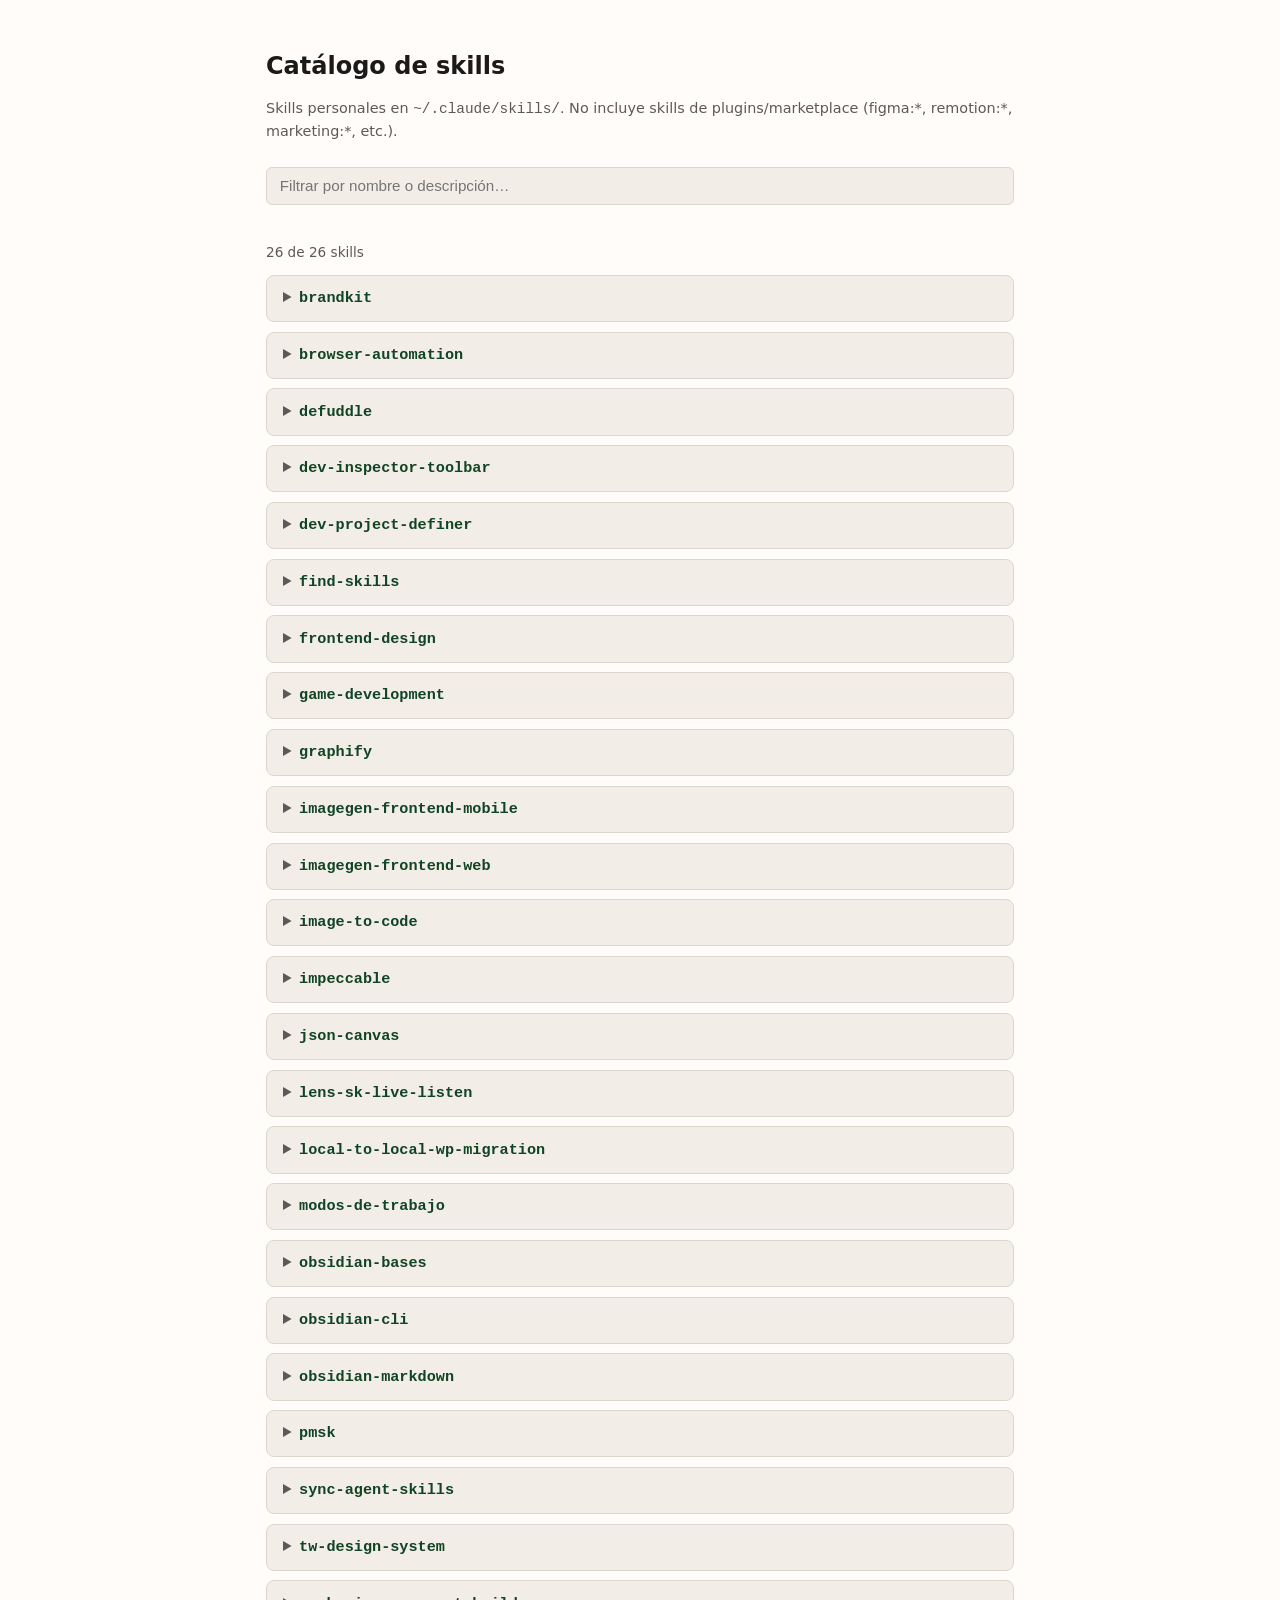
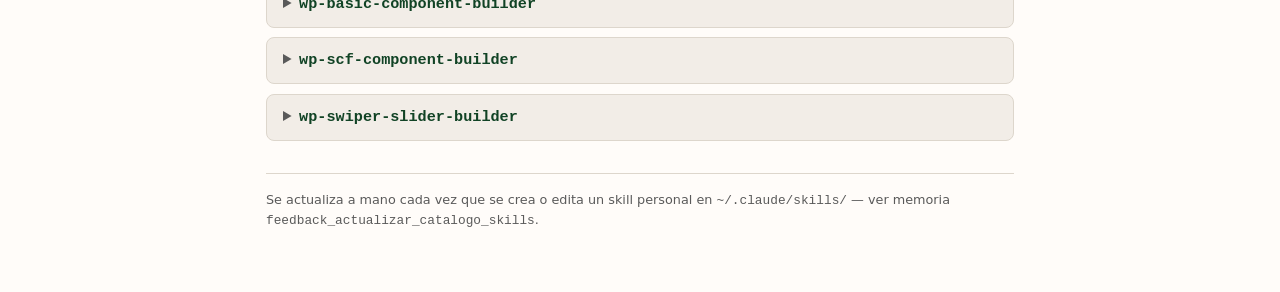
==== index.html @ 39f1eb9f "Add code patterns documentation for WP Swiper Slider Builder - Introduced a new markdown file detail" ====
<!DOCTYPE html>
<html lang="es">
<head>
<meta charset="UTF-8">
<meta name="viewport" content="width=device-width, initial-scale=1">
<title>Catálogo de skills — ELAN-SK</title>
<style>
  :root {
    --bg: #FFFCF9;
    --surface: #F2EDE7;
    --text: #1a1a1a;
    --text-muted: #5a5a5a;
    --border: #ddd6cc;
    --accent: #114325;
  }
  @media (prefers-color-scheme: dark) {
    :root {
      --bg: #14140f;
      --surface: #1f1f18;
      --text: #f2ede7;
      --text-muted: #a8a196;
      --border: #35342a;
      --accent: #8fc98f;
    }
  }
  * { box-sizing: border-box; }
  body {
    margin: 0;
    background: var(--bg);
    color: var(--text);
    font-family: ui-sans-serif, system-ui, -apple-system, "Segoe UI", sans-serif;
    line-height: 1.5;
  }
  main {
    max-width: 780px;
    margin: 0 auto;
    padding: 2rem 1rem 4rem;
  }
  h1 {
    font-size: 1.5rem;
    margin-bottom: 0.25rem;
  }
  .subtitle {
    color: var(--text-muted);
    font-size: 0.9rem;
    margin-bottom: 1.5rem;
  }
  input[type="search"] {
    width: 100%;
    padding: 0.6rem 0.8rem;
    font-size: 0.95rem;
    border: 1px solid var(--border);
    border-radius: 6px;
    background: var(--surface);
    color: var(--text);
    margin-bottom: 1.5rem;
  }
  #count {
    font-size: 0.85rem;
    color: var(--text-muted);
    margin-bottom: 0.75rem;
  }
  details {
    background: var(--surface);
    border: 1px solid var(--border);
    border-radius: 8px;
    margin-bottom: 0.6rem;
    padding: 0.7rem 1rem;
  }
  details[open] { padding-bottom: 1rem; }
  summary {
    cursor: pointer;
    font-weight: 600;
    font-family: ui-monospace, SFMono-Regular, Menlo, Consolas, monospace;
    font-size: 0.95rem;
    color: var(--accent);
  }
  summary::marker { color: var(--text-muted); }
  .desc {
    margin: 0.6rem 0 0;
    font-size: 0.9rem;
    color: var(--text);
    white-space: pre-wrap;
  }
  .skill[hidden] { display: none; }
  footer {
    margin-top: 2rem;
    font-size: 0.8rem;
    color: var(--text-muted);
    border-top: 1px solid var(--border);
    padding-top: 1rem;
  }
</style>
</head>
<body>
<main>
  <h1>Catálogo de skills</h1>
  <p class="subtitle">Skills personales en <code>~/.claude/skills/</code>. No incluye skills de plugins/marketplace (figma:*, remotion:*, marketing:*, etc.).</p>
  <input type="search" id="filter" placeholder="Filtrar por nombre o descripción…">
  <p id="count"></p>
  <div id="list">

    <details class="skill">
      <summary>brandkit</summary>
      <p class="desc">Skill de generación de imágenes para brand kits premium: guías de marca, sistemas de logo, decks de identidad y presentaciones de mundo visual. Estilos minimalista, cinematográfico, editorial, dark-tech, lujo, cultural, seguridad, gaming, developer-tool y consumer-app.</p>
    </details>

    <details class="skill">
      <summary>browser-automation</summary>
      <p class="desc">Carga una página en un navegador headless y reporta qué pasó de verdad: errores de consola, requests de red fallidos, título de página, aserciones de DOM opcionales o una captura. Para verificar trabajo propio en vez de pedirle al usuario que mire la pantalla.</p>
    </details>

    <details class="skill">
      <summary>defuddle</summary>
      <p class="desc">Extrae contenido markdown limpio de páginas web con Defuddle CLI, sacando navegación y ruido para ahorrar tokens. Reemplaza a WebFetch cuando el usuario da una URL para leer/analizar (documentación, artículos, blogs). No usar en URLs que ya terminan en .md.</p>
    </details>

    <details class="skill">
      <summary>dev-inspector-toolbar</summary>
      <p class="desc">Inyecta y mantiene Lens-SK, una toolbar flotante de depuración visual para páginas web: seleccionar elementos, copiar clases, ver estructura HTML, capturar componentes, depurar estilos/layout/a11y, Asistencia IA con capturas.</p>
    </details>

    <details class="skill">
      <summary>dev-project-definer</summary>
      <p class="desc">Asistente para DEFINIR proyectos de software antes de escribir código: estudio de viabilidad, requerimientos, análisis de mercado, diagramas de arquitectura y tracker HTML con guías por sprint. Cubre proyecto Nuevo/Heredado/Continuación, Unipersonal/Equipo, y modos Aprendizaje/Desarrollo/Prototipo. Integra Google Calendar y Drive.</p>
    </details>

    <details class="skill">
      <summary>find-skills</summary>
      <p class="desc">Ayuda a descubrir e instalar skills nuevos cuando el usuario pregunta "cómo hago X" o busca una funcionalidad que podría existir como skill instalable.</p>
    </details>

    <details class="skill">
      <summary>frontend-design</summary>
      <p class="desc">Guía para dirección visual distintiva e intencional al construir o rediseñar UI: ayuda con dirección estética, tipografía, y decisiones que no se sientan como default genérico de plantilla.</p>
    </details>

    <details class="skill">
      <summary>game-development</summary>
      <p class="desc">Corre el juego y lo mira en vez de solo leer el código o preguntarle al usuario qué pasó. Para cuando un juego/mod crashea, no carga, renderiza mal, o hay que arrancarlo desde terminal.</p>
    </details>

    <details class="skill">
      <summary>graphify</summary>
      <p class="desc">Convierte cualquier input (código, docs, papers, imágenes, videos) en un grafo de conocimiento persistente con god nodes, detección de comunidades y herramientas de query/path/explain. Tratar como consulta prioritaria cuando existe graphify-out/.</p>
    </details>

    <details class="skill">
      <summary>imagegen-frontend-mobile</summary>
      <p class="desc">Generación de imágenes premium para conceptos de pantallas de apps móviles (iOS/Android/cross-platform): jerarquía limpia, paletas controladas, iconografía propia, mockups de teléfono. Solo genera imágenes, no código.</p>
    </details>

    <details class="skill">
      <summary>imagegen-frontend-web</summary>
      <p class="desc">Dirección de imagen para referencias de diseño web premium: una imagen horizontal separada POR CADA sección (nunca comprimir varias secciones en una). Variedad de composición, CTAs y escalas de hero.</p>
    </details>

    <details class="skill">
      <summary>image-to-code</summary>
      <p class="desc">Skill de imagen-a-código para sitios web (Codex): genera primero sus propias imágenes de diseño, las analiza a fondo, e implementa el sitio para calzar lo más posible. Evita cards-dentro-de-cards y heroes recargados.</p>
    </details>

    <details class="skill">
      <summary>impeccable</summary>
      <p class="desc">Para diseñar, rediseñar, criticar, auditar, pulir o mejorar cualquier interfaz frontend: sitios, dashboards, UI de producto, formularios, onboarding. Cubre UX, jerarquía visual, accesibilidad, performance, responsive, theming, tipografía, espaciado, color, motion, copy y design systems reutilizables.</p>
    </details>

    <details class="skill">
      <summary>json-canvas</summary>
      <p class="desc">Crea y edita archivos JSON Canvas (.canvas) con nodos, edges, grupos y conexiones. Para mapas mentales, flowcharts y Canvas de Obsidian.</p>
    </details>

    <details class="skill">
      <summary>lens-sk-live-listen</summary>
      <p class="desc">Activa en la sesión actual la conexión en vivo con el puente navegador↔IA de la toolbar Lens-SK: recibe y responde pedidos de "Pedir cambio", "Aplicar"/"Aplicar todos" y "Código" hechos desde el navegador. Requiere el servidor live del proyecto corriendo.</p>
    </details>

    <details class="skill">
      <summary>local-to-local-wp-migration</summary>
      <p class="desc">Prepara y restaura paquetes de migración local-a-local de WordPress/DDEV entre máquinas de desarrollo: un solo archivo comprimido con BD, uploads, plugins, temas y configs locales, conservando skills de Claude/Codex del proyecto.</p>
    </details>

    <details class="skill">
      <summary>modos-de-trabajo</summary>
      <p class="desc">Formato de confirmación de alineación (/entendido, /dudas), modo de consulta de solo lectura (/consulta), y modos de trabajo autónomo desatendido (/solo, /solo-ya) con sus reglas de cuándo preguntar, cuándo asumir, y prohibición de acciones destructivas.</p>
    </details>

    <details class="skill">
      <summary>obsidian-bases</summary>
      <p class="desc">Crea y edita Obsidian Bases (.base) con vistas, filtros, fórmulas y resúmenes — vistas tipo base de datos de notas.</p>
    </details>

    <details class="skill">
      <summary>obsidian-cli</summary>
      <p class="desc">Interactúa con vaults de Obsidian vía CLI: leer/crear/buscar notas, tareas, propiedades, recargar plugins, correr JS, capturar errores/screenshots, inspeccionar el DOM para desarrollo de plugins y temas.</p>
    </details>

    <details class="skill">
      <summary>obsidian-markdown</summary>
      <p class="desc">Crea y edita Obsidian Flavored Markdown: wikilinks, embeds, callouts, properties y demás sintaxis propia de Obsidian.</p>
    </details>

    <details class="skill">
      <summary>pmsk</summary>
      <p class="desc">Conecta directo con la API de ProjectManagerSK (a veces tecleado "MPSK"): crear/consultar proyectos, fases, tareas, asignados, estados y dependencias del sistema propio de gestión de proyectos del usuario.</p>
    </details>

    <details class="skill">
      <summary>sync-agent-skills</summary>
      <p class="desc">Sincroniza skills entre agentes locales (Claude/Codex/Agents): crea skills faltantes y resuelve conflictos copiando el archivo más nuevo. Solo se usa cuando el usuario lo pide explícitamente.</p>
    </details>

    <details class="skill">
      <summary>tw-design-system</summary>
      <p class="desc">Adapta cualquier diseño (imagen, Figma, HTML, documento) al core propio de Tailwind CSS v4 de ELAN-SK: colores semánticos por rol, tipografía responsive con clamp, containers estilo Bootstrap, utilidades en rem, botones/atómicos con @apply. Se usa SIEMPRE al crear/editar cualquier componente en un proyecto que ya tenga este core.</p>
    </details>

    <details class="skill">
      <summary>wp-basic-component-builder</summary>
      <p class="desc">Maqueta y publica secciones con el componente "Básico" de WordPress (hello-elementor-depura): un layout de Flexible Content que es lienzo libre de HTML + Tailwind sin campos SCF fijos. Modo local (compila CSS con Node + inserta vía WP-CLI) o modo externo (solo entrega el código para pegar, con placeholders).</p>
    </details>

    <details class="skill">
      <summary>wp-scf-component-builder</summary>
      <p class="desc">Crea y conecta componentes de WordPress con Secure Custom Fields (SCF) a partir de un diseño, con naming BEM-guion-bajo y el core de tw-design-system. Por defecto arma páginas con Flexible Content (layouts reordenables desde el admin).</p>
    </details>

    <details class="skill">
      <summary>wp-swiper-slider-builder</summary>
      <p class="desc">Crea sliders/carruseles en WordPress con Swiper usando el wrapper propio SwiperManager, alimentados por un repeater de SCF o por un WP_Query de posts.</p>
    </details>

  </div>
  <footer>
    Se actualiza a mano cada vez que se crea o edita un skill personal en <code>~/.claude/skills/</code> — ver memoria <code>feedback_actualizar_catalogo_skills</code>.
  </footer>
</main>
<script>
  const filter = document.getElementById('filter');
  const items = [...document.querySelectorAll('.skill')];
  const count = document.getElementById('count');
  function apply() {
    const q = filter.value.trim().toLowerCase();
    let shown = 0;
    items.forEach(item => {
      const text = item.textContent.toLowerCase();
      const match = !q || text.includes(q);
      item.hidden = !match;
      if (match) shown++;
    });
    count.textContent = shown + ' de ' + items.length + ' skills';
  }
  filter.addEventListener('input', apply);
  apply();
</script>
</body>
</html>
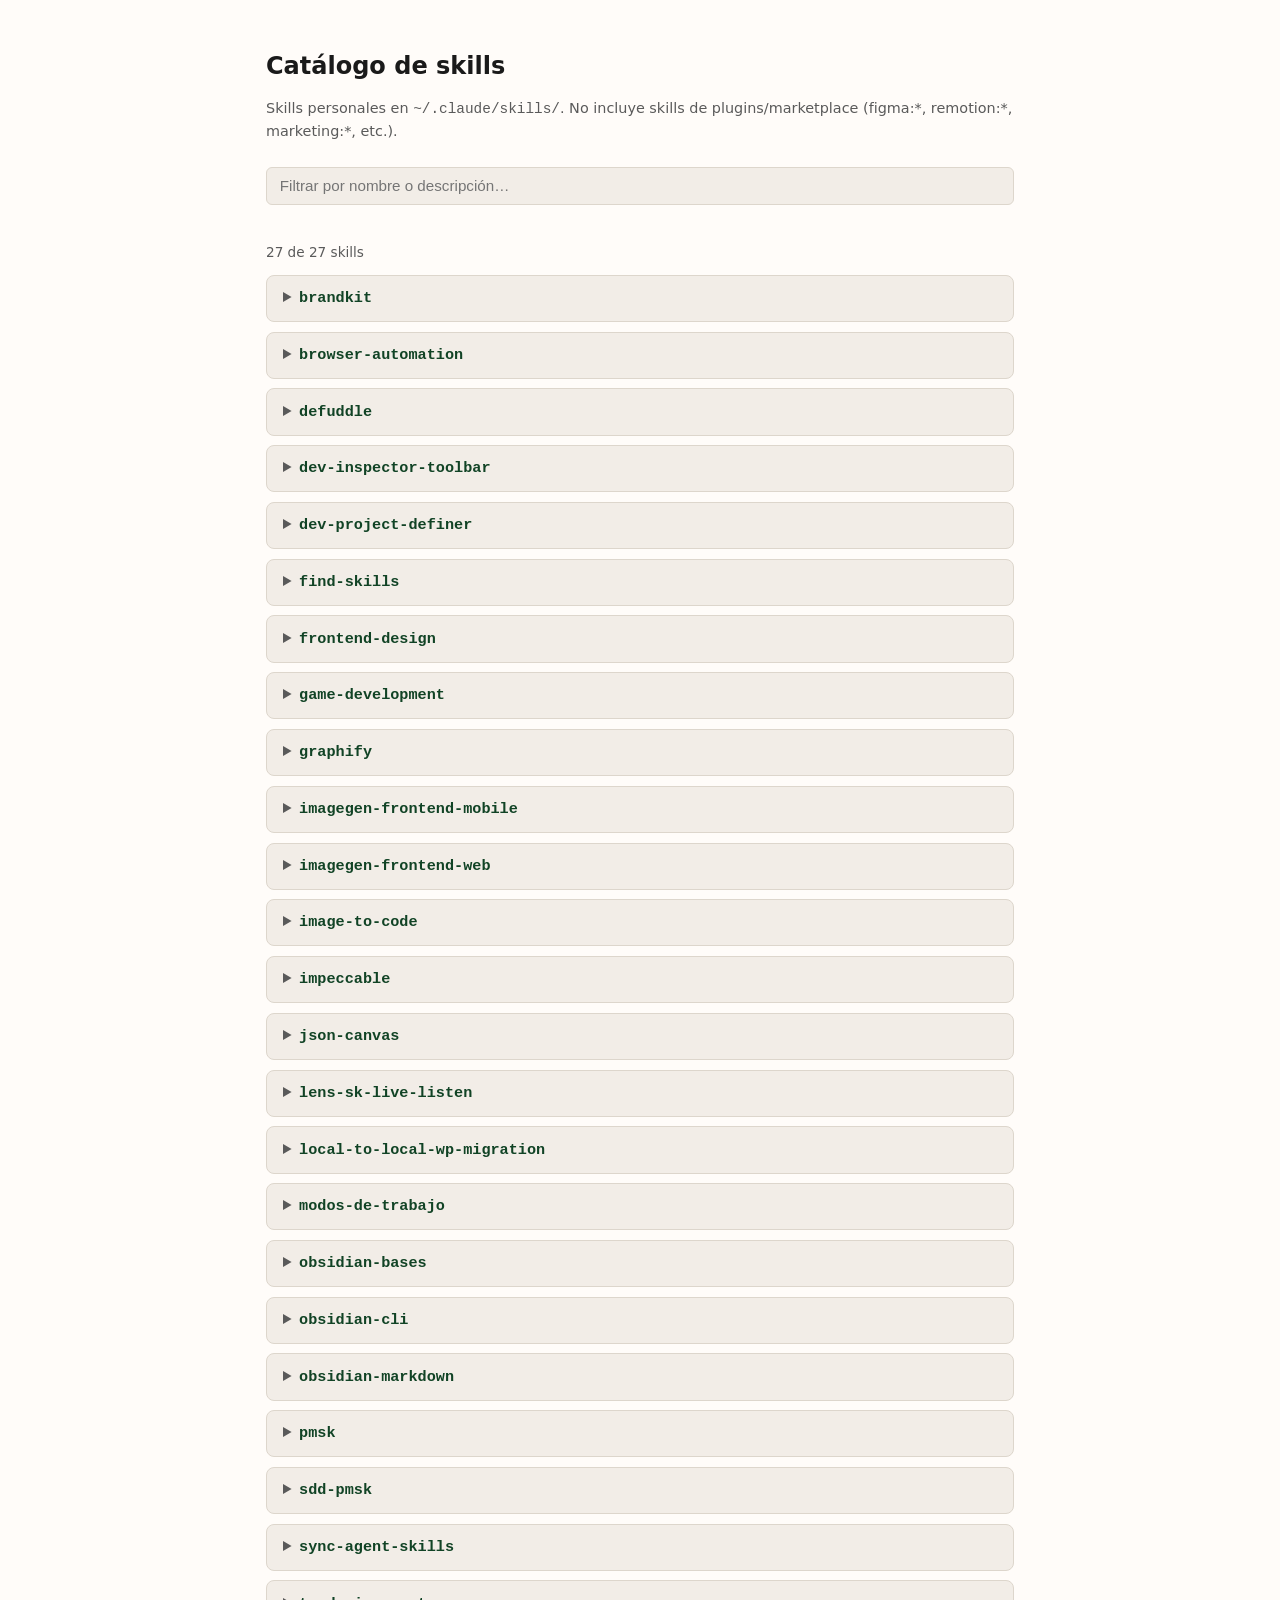
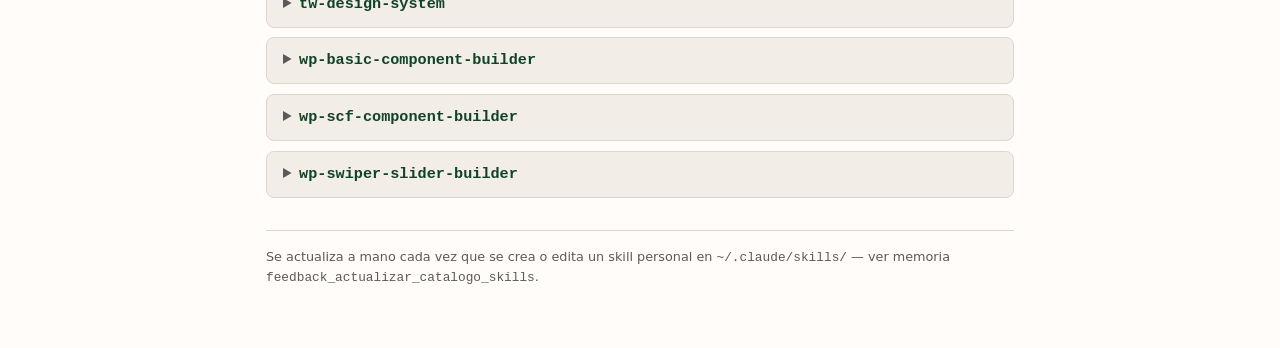
==== commit 9d0b860f: "Add redlining validator and Excel formula recalculation script - Implemented a new validator for tra" ====
--- a/index.html
+++ b/index.html
@@ -118,6 +118,7 @@
     <details class="skill">
       <summary>dev-inspector-toolbar</summary>
       <p class="desc">Inyecta y mantiene Lens-SK, una toolbar flotante de depuración visual para páginas web: seleccionar elementos, copiar clases, ver estructura HTML, capturar componentes, depurar estilos/layout/a11y, Asistencia IA con capturas.</p>
+      <p class="desc"><strong>Reutilizar antes de construir:</strong> antes de agregar un control o popup nuevo a la barra, reutiliza las funciones que ya existen en <code>toolbar.js</code>. Solo crea algo desde cero si no hay nada que sirva, y explica por qué.</p>
     </details>
 
     <details class="skill">
@@ -203,6 +204,17 @@
     <details class="skill">
       <summary>pmsk</summary>
       <p class="desc">Conecta directo con la API de ProjectManagerSK (a veces tecleado "MPSK"): crear/consultar proyectos, fases, tareas, asignados, estados y dependencias del sistema propio de gestión de proyectos del usuario.</p>
+      <p class="desc"><strong>Conexión por link:</strong> si se pega el link del botón "Conectar IA" de la app, se usa en lugar de usuario y contraseña, con los mismos permisos de la persona. Es reutilizable: vale hasta que la tarea se completa, pasan 7 días sin uso o se desactiva desde la app; hay uno por tarea o proyecto.</p>
+      <p class="desc"><strong>Documentos en .md:</strong> todo documento de texto que redacta y sube a la app va en Markdown, que el visor muestra con formato. Los archivos que aporta la persona se suben tal como vienen.</p>
+    </details>
+
+    <details class="skill">
+      <summary>sdd-pmsk</summary>
+      <p class="desc">Desarrolla una tarea de ProjectManagerSK con Spec-Driven Development: al pegar el link "Conectar IA" de la tarea, arma en el repo la constitución y la especificación a partir de la cascada objetivos → requerimientos → fase → tarea, entrevista con opciones hasta no tener dudas, planifica, implementa con tests primero y valida requisito por requisito.</p>
+      <p class="desc"><strong>Lee las fuentes primero:</strong> antes de la entrevista descarga y lee los insumos y evidencias de la tarea, los archivos y enlaces del proyecto y las conversaciones; lo que no puede leer lo dice y lo pregunta.</p>
+      <p class="desc"><strong>Aprobaciones:</strong> se detiene solo después de la especificación y después del plan.</p>
+      <p class="desc"><strong>Registro en la app:</strong> agrega la sección «Especificación» a la descripción, crea el checklist con las tareas, sube a Insumos los archivos fuente y la especificación (.md), a Evidencias las capturas de las pruebas, publica un comentario de cierre y completa la tarea solo si todo pasó.</p>
+      <p class="desc"><strong>Para el usuario:</strong> nombres legibles antes que ids, y «Especificación» en lugar de «spec» en todo lo que se ve en la app.</p>
     </details>
 
     <details class="skill">
@@ -213,21 +225,25 @@
     <details class="skill">
       <summary>tw-design-system</summary>
       <p class="desc">Adapta cualquier diseño (imagen, Figma, HTML, documento) al core propio de Tailwind CSS v4 de ELAN-SK: colores semánticos por rol, tipografía responsive con clamp, containers estilo Bootstrap, utilidades en rem, botones/atómicos con @apply. Se usa SIEMPRE al crear/editar cualquier componente en un proyecto que ya tenga este core.</p>
+      <p class="desc"><strong>Reutilizar antes de construir:</strong> antes de crear un átomo, utilidad o archivo <code>.css</code> nuevo, busca uno ya existente en <code>tailwindcss/</code> y lo reutiliza o extiende. Solo crea algo desde cero si no hay nada que sirva, y explica por qué.</p>
     </details>
 
     <details class="skill">
       <summary>wp-basic-component-builder</summary>
       <p class="desc">Maqueta y publica secciones con el componente "Básico" de WordPress (hello-elementor-depura): un layout de Flexible Content que es lienzo libre de HTML + Tailwind sin campos SCF fijos. Modo local (compila CSS con Node + inserta vía WP-CLI) o modo externo (solo entrega el código para pegar, con placeholders).</p>
+      <p class="desc"><strong>Reutilizar antes de construir:</strong> parte del markup y las clases de secciones o snippets ya probados en vez de escribir HTML desde cero. Solo crea algo desde cero si no hay nada que sirva, y explica por qué.</p>
     </details>
 
     <details class="skill">
       <summary>wp-scf-component-builder</summary>
       <p class="desc">Crea y conecta componentes de WordPress con Secure Custom Fields (SCF) a partir de un diseño, con naming BEM-guion-bajo y el core de tw-design-system. Por defecto arma páginas con Flexible Content (layouts reordenables desde el admin).</p>
+      <p class="desc"><strong>Reutilizar antes de construir:</strong> antes de crear un componente, card o campo nuevo, busca uno parecido ya probado (componentes, cards, loops, field groups) y lo reutiliza. Solo crea algo desde cero si no hay nada que sirva, y explica por qué.</p>
     </details>
 
     <details class="skill">
       <summary>wp-swiper-slider-builder</summary>
       <p class="desc">Crea sliders/carruseles en WordPress con Swiper usando el wrapper propio SwiperManager, alimentados por un repeater de SCF o por un WP_Query de posts.</p>
+      <p class="desc"><strong>Reutilizar antes de construir:</strong> todo slider nuevo parte de <code>SwiperManager</code> y de un slider existente, no desde cero. Solo crea algo desde cero si no hay nada que sirva, y explica por qué.</p>
     </details>
 
   </div>
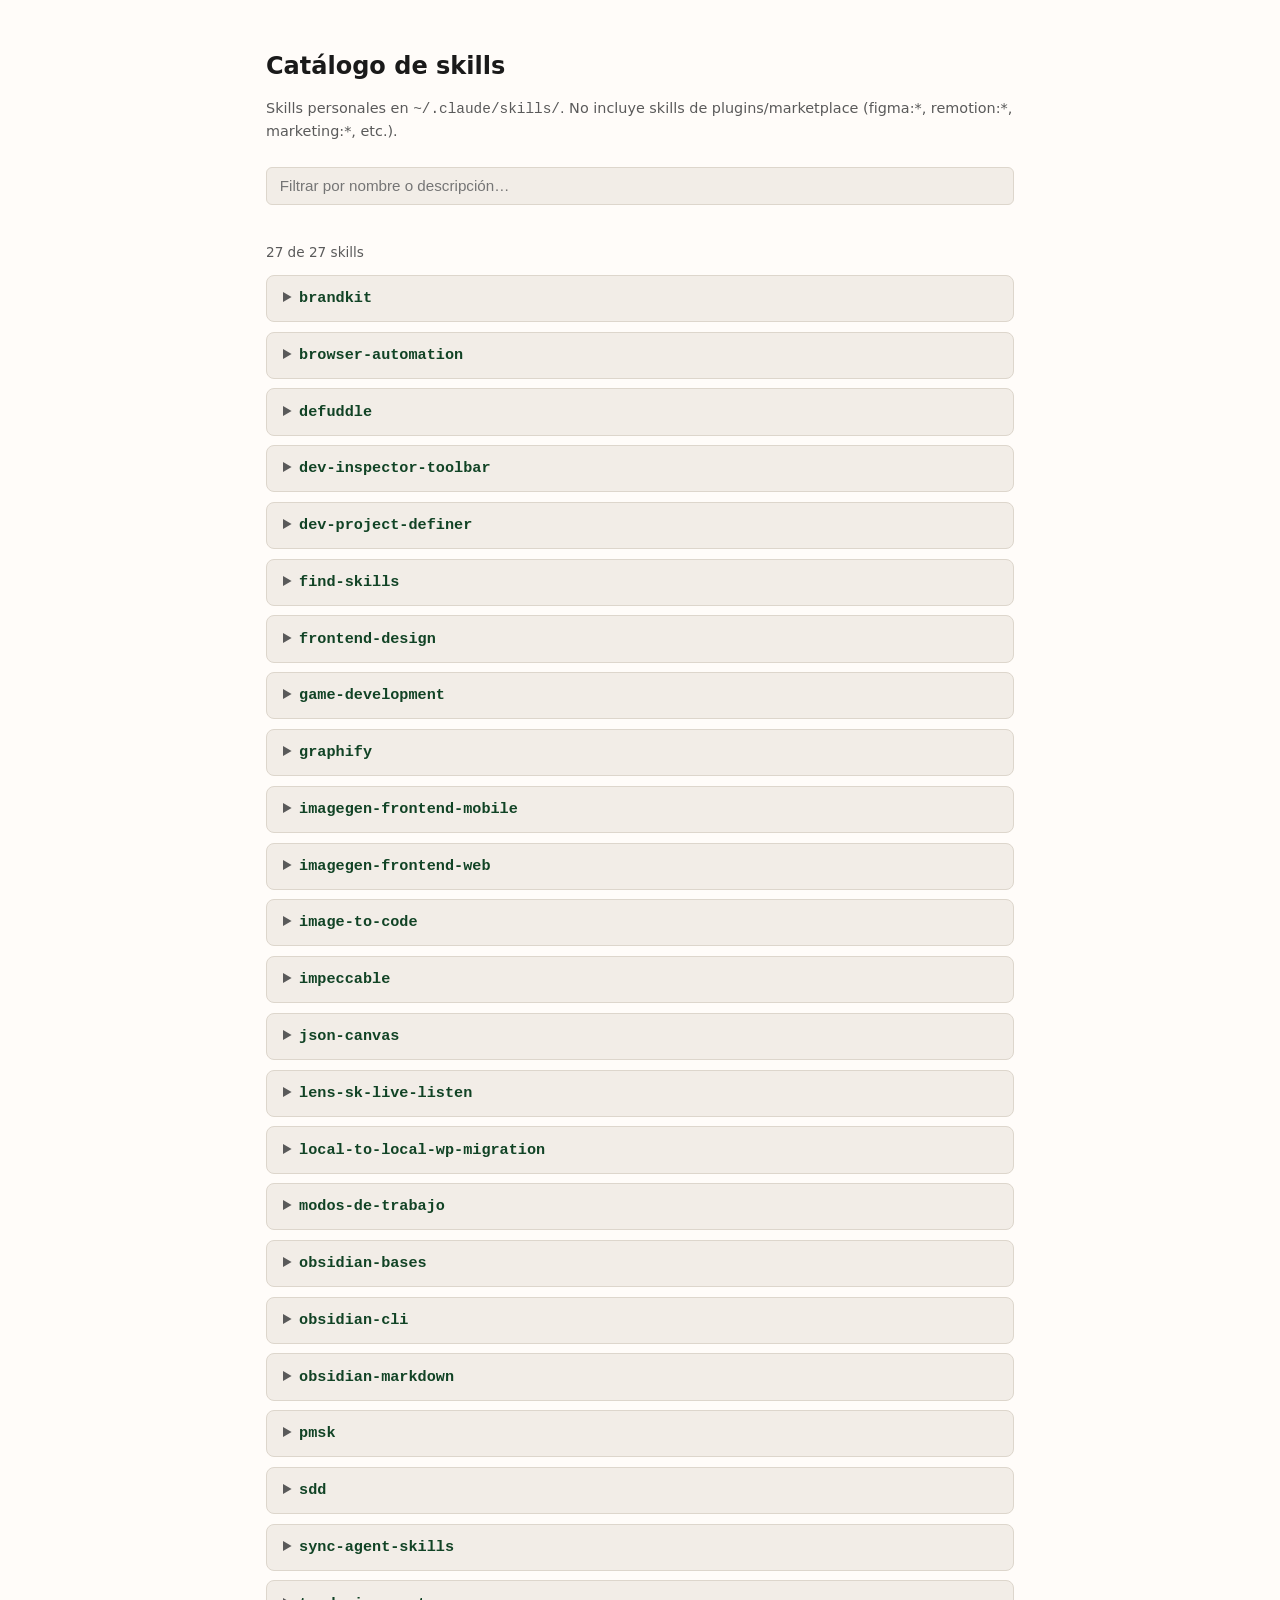
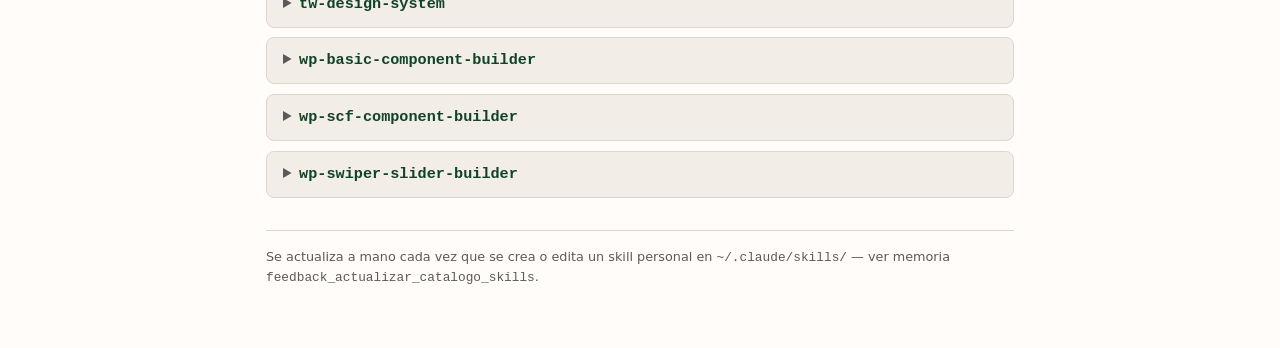
==== commit 078ea81a: "Update manifest.json and PPTX skill documentation; add apply_theme.js script - Updated the `lastUpda" ====
--- a/index.html
+++ b/index.html
@@ -209,8 +209,8 @@
     </details>
 
     <details class="skill">
-      <summary>sdd-pmsk</summary>
-      <p class="desc">Desarrolla una tarea de ProjectManagerSK con Spec-Driven Development: al pegar el link "Conectar IA" de la tarea, arma en el repo la constitución y la especificación a partir de la cascada objetivos → requerimientos → fase → tarea, entrevista con opciones hasta no tener dudas, planifica, implementa con tests primero y valida requisito por requisito.</p>
+      <summary>sdd</summary>
+      <p class="desc">Desarrolla con Spec-Driven Development: entrevista con opciones hasta no tener dudas, especificación, plan con inventario de impacto (todos los lugares donde se nota el cambio, incluidos avisos y tareas programadas), tests primero y validación requisito por requisito. Dos modos: <strong>PMSK</strong> (al pegar el link "Conectar IA" de una tarea; parte de la cascada objetivos → requerimientos → fase → tarea y registra todo en la app) y <strong>chat</strong> (pedidos medianos o grandes por chat, o con <code>/sdd</code>; mismo flujo sin la app). Los ajustes chicos van directo.</p>
       <p class="desc"><strong>Lee las fuentes primero:</strong> antes de la entrevista descarga y lee los insumos y evidencias de la tarea, los archivos y enlaces del proyecto y las conversaciones; lo que no puede leer lo dice y lo pregunta.</p>
       <p class="desc"><strong>Aprobaciones:</strong> se detiene solo después de la especificación y después del plan.</p>
       <p class="desc"><strong>Registro en la app:</strong> agrega la sección «Especificación» a la descripción, crea el checklist con las tareas, sube a Insumos los archivos fuente y la especificación (.md), a Evidencias las capturas de las pruebas, publica un comentario de cierre y completa la tarea solo si todo pasó.</p>
